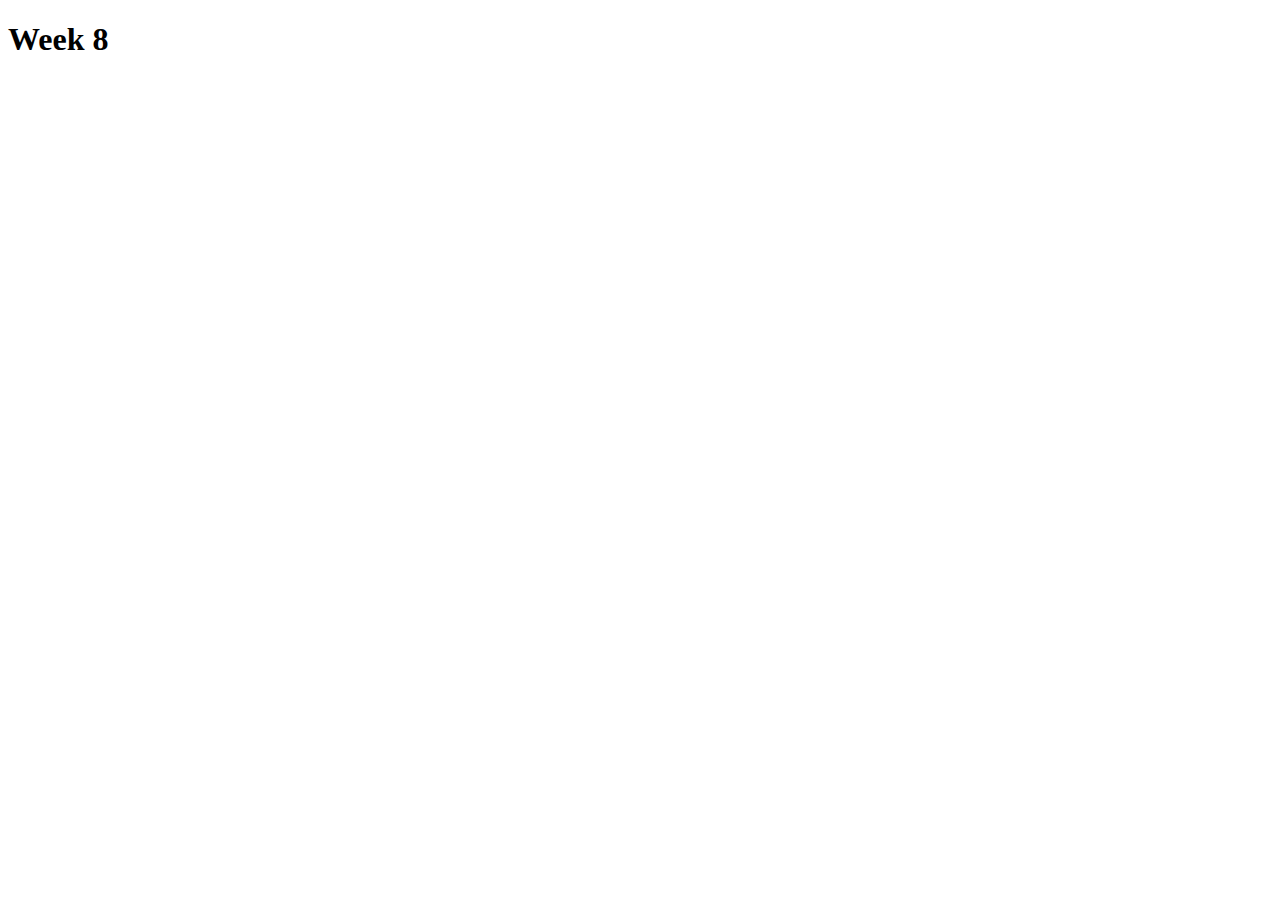
==== index.html @ 0429182a "creating W10" ====
<!doctype html>
<html class="" lang="en">

  <head>
    <meta charset="utf-8">

    <title>W10 Final</title>

    <meta name="description" content="">
    <meta name="viewport" content="width=device-width, initial-scale=1">

    <link href="https://fonts.googleapis.com/css2?family=Noto+Sans+JP:wght@100;400;500;700&display=swap" rel="stylesheet">

    <link rel="stylesheet" href="css/bootstrap.min.css">
    <link rel="stylesheet" href="css/styles.css">

    <script src="https://ajax.googleapis.com/ajax/libs/jquery/3.4.1/jquery.min.js"></script>
    <script src="js/bootstrap.min.js"></script>
    <script src="js/scripts.js"></script>
  </head>

  <body>

    <div class="container">

      <div class="row">
        <div class="col-12">
          <h1>Week 8</h1>
        </div>
      </div>

    </div>

	</body>

</html>
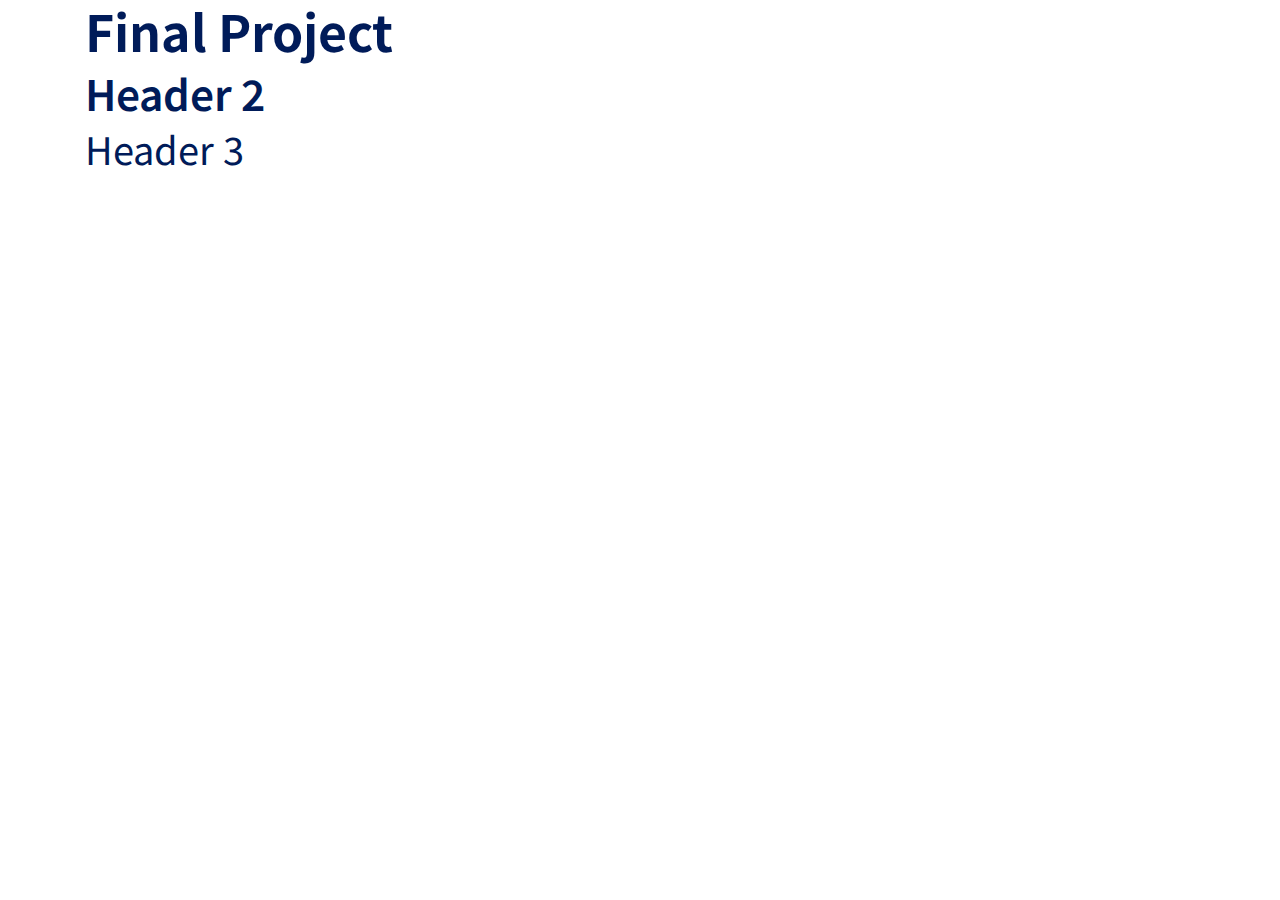
==== commit 05575102: "minor edits" ====
--- a/index.html
+++ b/index.html
@@ -25,7 +25,9 @@
 
       <div class="row">
         <div class="col-12">
-          <h1>Week 8</h1>
+          <h1>Final Project</h1>
+          <h2>Header 2</h2>
+          <h3>Header 3</h3>
         </div>
       </div>
 
--- a/css/styles.css
+++ b/css/styles.css
@@ -0,0 +1,14 @@
+body {
+  font-family: 'Noto Sans JP', sans-serif; }
+  body h1 {
+    font-size: 50px;
+    font-weight: 700;
+    color: #001b59; }
+  body h2 {
+    font-size: 42px;
+    font-weight: 600;
+    color: #001b59; }
+  body h3 {
+    font-size: 38px;
+    font-weight: 400;
+    color: #001b59; }
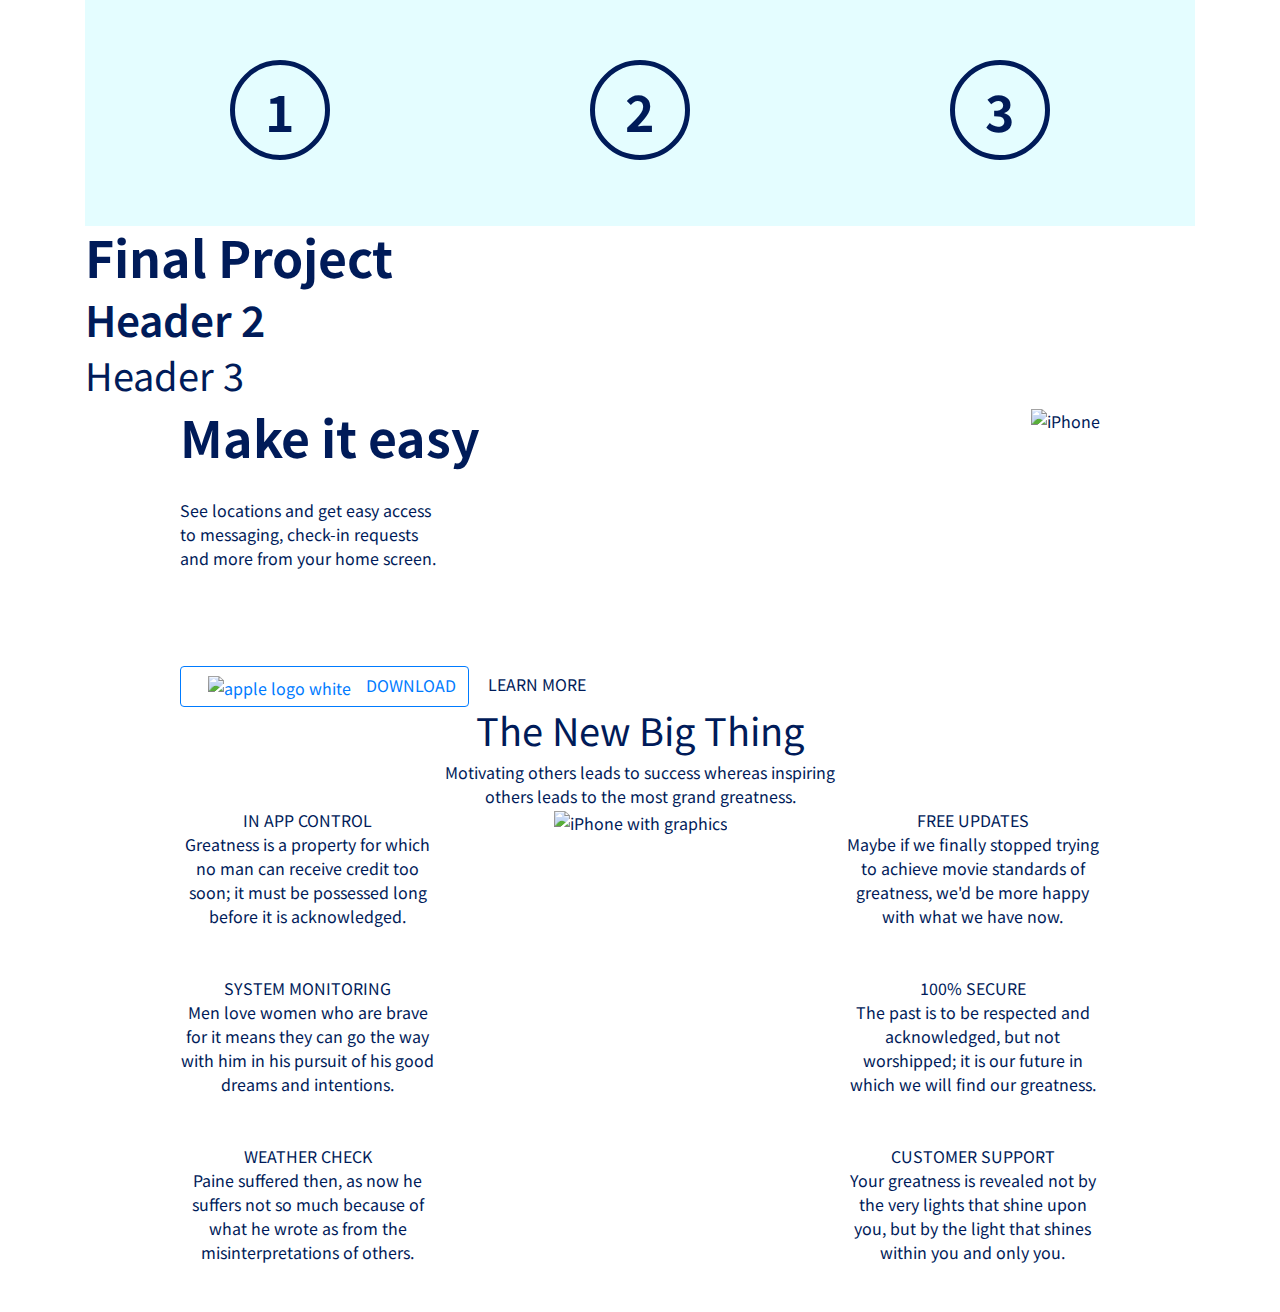
==== commit 16f95bc2: "Getting the ball rolling" ====
--- a/index.html
+++ b/index.html
@@ -23,6 +23,16 @@
 
     <div class="container">
 
+      <div id="page_wrapper" class="row nav">
+        <nav class="col-12 col-md-12 text-center">
+          <ul>
+            <li><button class="btn btn-outline-primary but" href="#">1</button></li>
+            <li><button class="btn btn-outline-primary but" href="#">2</button></li>
+            <li><button class="btn btn-outline-primary but" href="#">3</button></li>
+          </ul>
+        </nav>
+      </div>
+
       <div class="row">
         <div class="col-12">
           <h1>Final Project</h1>
@@ -31,6 +41,60 @@
         </div>
       </div>
 
+      <div class="row hero-image">
+        <div class="col-12 col-md-1"></div>
+        <div class="col-12 col-md-6 text-left"><h1>Make it easy</h1>
+        <br>
+          <div class="words1">See locations and get easy access
+          <br>to messaging, check-in requests</br>
+          and more from your home screen.</div>
+
+        <br></br>
+        <br></br>
+        <button class="btn btn-outline-primary but3"><img class="side-pad" src="images/apple.png" alt="apple logo white"><span class="wd1">DOWNLOAD</span></button>
+        <span class="col-12 col-md-5 text-right wd1">LEARN MORE</span>
+        </div>
+        <div class="col-12 col-md-4 text-right"><img src="images/iphone.png" alt="iPhone" class="iphone"></div>
+        <div class="col-12 col-md-1"></div>
+      </div>
+
+      <div class="row part3">
+        <h3 class="col-12 col-md-12 text-center">The New Big Thing</h3>
+        <span class="col-12 col-md-12 text-center words3">Motivating others leads to success whereas inspiring<br>others leads to the most grand greatness.</br>
+        </span>
+        <br></br>
+        <div class="col-12 col-md-1"></div>
+
+        <div class="col-12 col-md-3 text-center">
+          <span class="title1">IN APP CONTROL</span><br>
+          <span class="tit1">Greatness is a property for which no man can receive credit too soon; it must be possessed long before it is acknowledged.</span></br>
+          <br></br>
+          <span class="title1">SYSTEM MONITORING</span><br>
+          <span class="tit1">Men love women who are brave for it means they can go the way with him in his pursuit of his good dreams and intentions.</span></br>
+          <br></br>
+          <span class="title1">WEATHER CHECK</span><br>
+          <span class="tit1">Paine suffered then, as now he suffers not so much because of what he wrote as from the misinterpretations of others.</span></br>
+          <br></br>
+        </div>
+
+        <div class="col-12 col-md-4 text-center">
+          <img src="images/iphone2.png" alt="iPhone with graphics">
+        </div>
+
+        <div class="col-12 col-md-3 text-center">
+          <span class="title1">FREE UPDATES</span><br>
+          <span class="tit1">Maybe if we finally stopped trying to achieve movie standards of greatness, we'd be more happy with what we have now.</span></br>
+          <br></br>
+          <span class="title1">100% SECURE</span><br>
+          <span class="tit1">The past is to be respected and acknowledged, but not worshipped; it is our future in which we will find our greatness.</span></br>
+          <br></br>
+          <span class="title1">CUSTOMER SUPPORT</span><br>
+          <span class="tit1">Your greatness is revealed not by the very lights that shine upon you, but by the light that shines within you and only you.</span></br>
+          <br></br>
+        </div>
+        <div class="col-12 col-md-1"></div>
+      </div>
+
     </div>
 
 	</body>
--- a/css/styles.css
+++ b/css/styles.css
@@ -1,14 +1,53 @@
+#page_wrapper {
+  width: 100%;
+  max-width: 1200px;
+  margin: 0 auto; }
+
 body {
-  font-family: 'Noto Sans JP', sans-serif; }
+  font-family: 'Noto Sans JP', sans-serif;
+  color: #001B59; }
   body h1 {
     font-size: 50px;
-    font-weight: 700;
-    color: #001b59; }
+    font-weight: 700; }
   body h2 {
     font-size: 42px;
-    font-weight: 600;
-    color: #001b59; }
+    font-weight: 600; }
   body h3 {
     font-size: 38px;
-    font-weight: 400;
-    color: #001b59; }
+    font-weight: 400; }
+  body .but {
+    border-radius: 50px;
+    border-color: #001B59;
+    border-width: 5px;
+    font-weight: bold;
+    font-size: 50px;
+    color: #001B59;
+    background-color: #e4fdff;
+    width: 100px;
+    height: 100px; }
+  body .but:hover {
+    background-color: #001B59;
+    border-color: #e4fdff;
+    color: #e4fdff; }
+  body .but:visited {
+    background-color: #e4fdff;
+    border-color: #001B59;
+    color: #001B59; }
+  body nav ul {
+    padding: 0;
+    display: flex;
+    justify-content: space-around;
+    list-style-type: none; }
+  body .side-pad {
+    padding-left: 15px;
+    padding-right: 15px; }
+  body .row.nav {
+    padding-top: 60px;
+    padding-bottom: 50px;
+    background-color: #e4fdff; }
+  body .row.mid {
+    background-color: white; }
+  body .row.foot {
+    padding-top: 20px;
+    padding-bottom: 30px;
+    background-color: #e4fdff; }
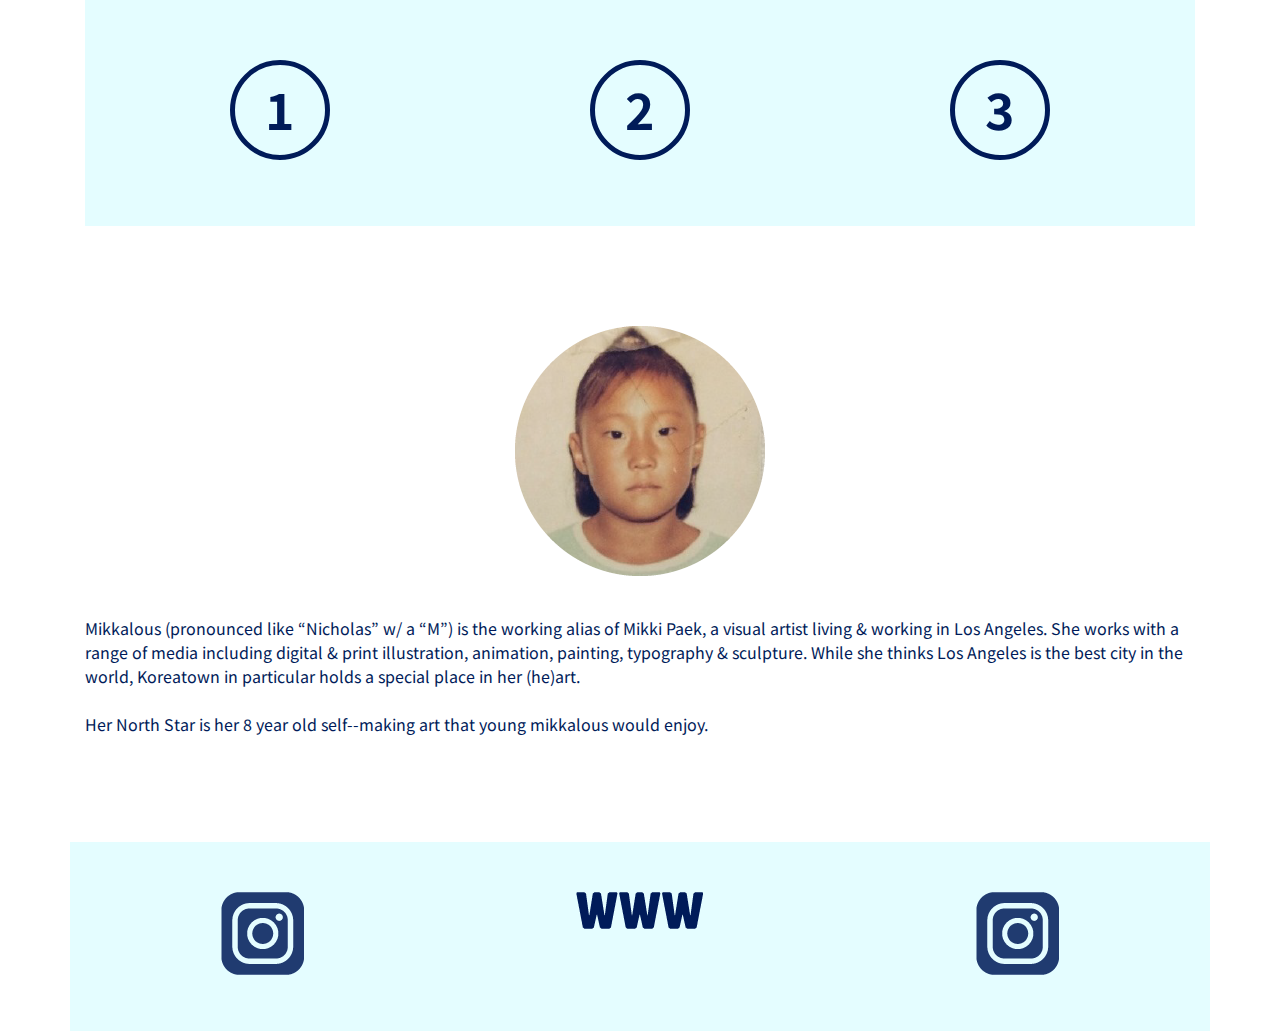
==== commit 87a10309: "changes" ====
--- a/index.html
+++ b/index.html
@@ -21,82 +21,44 @@
 
   <body>
 
-    <div class="container">
+    <div id="index1" class="container">
 
       <div id="page_wrapper" class="row nav">
         <nav class="col-12 col-md-12 text-center">
           <ul>
-            <li><button class="btn btn-outline-primary but" href="#">1</button></li>
-            <li><button class="btn btn-outline-primary but" href="#">2</button></li>
-            <li><button class="btn btn-outline-primary but" href="#">3</button></li>
+            <li><a href="index.html" target="_blank" class="btn btn-outline-primary but" role="button">1</a></li>
+            <li><a href="portfolio.html" target="_blank" class="btn btn-outline-primary but" role="button">2</a></li>
+            <li><a href="resume.html" target="_blank" class="btn btn-outline-primary but" role="button">3</a></li>
           </ul>
         </nav>
       </div>
 
-      <div class="row">
-        <div class="col-12">
-          <h1>Final Project</h1>
-          <h2>Header 2</h2>
-          <h3>Header 3</h3>
+      <div class="row mid">
+        <div class="col-12 col-md-12 text-center">
+          <img src="images/profile1.png" alt="profile of young Mikki staring at the camera">
+        </div>
+        <div class="col-12 col-md-12 tex-center">
+          <p>Mikkalous (pronounced like “Nicholas” w/ a “M”) is the working alias of Mikki Paek,
+            a visual artist living & working in Los Angeles. She works with a range of media
+            including digital & print illustration, animation, painting, typography & sculpture.
+            While she thinks Los Angeles is the best city in the world, Koreatown in particular
+            holds a special place in her (he)art.<br></br>
+
+            Her North Star is her 8 year old self--making art that young mikkalous would enjoy.
+          </p>
         </div>
       </div>
 
-      <div class="row hero-image">
-        <div class="col-12 col-md-1"></div>
-        <div class="col-12 col-md-6 text-left"><h1>Make it easy</h1>
-        <br>
-          <div class="words1">See locations and get easy access
-          <br>to messaging, check-in requests</br>
-          and more from your home screen.</div>
-
-        <br></br>
-        <br></br>
-        <button class="btn btn-outline-primary but3"><img class="side-pad" src="images/apple.png" alt="apple logo white"><span class="wd1">DOWNLOAD</span></button>
-        <span class="col-12 col-md-5 text-right wd1">LEARN MORE</span>
-        </div>
-        <div class="col-12 col-md-4 text-right"><img src="images/iphone.png" alt="iPhone" class="iphone"></div>
-        <div class="col-12 col-md-1"></div>
-      </div>
-
-      <div class="row part3">
-        <h3 class="col-12 col-md-12 text-center">The New Big Thing</h3>
-        <span class="col-12 col-md-12 text-center words3">Motivating others leads to success whereas inspiring<br>others leads to the most grand greatness.</br>
-        </span>
-        <br></br>
-        <div class="col-12 col-md-1"></div>
-
-        <div class="col-12 col-md-3 text-center">
-          <span class="title1">IN APP CONTROL</span><br>
-          <span class="tit1">Greatness is a property for which no man can receive credit too soon; it must be possessed long before it is acknowledged.</span></br>
-          <br></br>
-          <span class="title1">SYSTEM MONITORING</span><br>
-          <span class="tit1">Men love women who are brave for it means they can go the way with him in his pursuit of his good dreams and intentions.</span></br>
-          <br></br>
-          <span class="title1">WEATHER CHECK</span><br>
-          <span class="tit1">Paine suffered then, as now he suffers not so much because of what he wrote as from the misinterpretations of others.</span></br>
-          <br></br>
-        </div>
-
-        <div class="col-12 col-md-4 text-center">
-          <img src="images/iphone2.png" alt="iPhone with graphics">
-        </div>
-
-        <div class="col-12 col-md-3 text-center">
-          <span class="title1">FREE UPDATES</span><br>
-          <span class="tit1">Maybe if we finally stopped trying to achieve movie standards of greatness, we'd be more happy with what we have now.</span></br>
-          <br></br>
-          <span class="title1">100% SECURE</span><br>
-          <span class="tit1">The past is to be respected and acknowledged, but not worshipped; it is our future in which we will find our greatness.</span></br>
-          <br></br>
-          <span class="title1">CUSTOMER SUPPORT</span><br>
-          <span class="tit1">Your greatness is revealed not by the very lights that shine upon you, but by the light that shines within you and only you.</span></br>
-          <br></br>
-        </div>
-        <div class="col-12 col-md-1"></div>
+      <div class="row foot">
+        <nav class="col-12 col-md-12 text-center">
+          <ul>
+            <li><a href="https://www.instagram.com/mmmikkalous/" target="_blank"><img src="images/ig.png" alt="instagram icon"></a></li>
+            <li><a href="https://www.mmmikkalous.com/" target="_blank"><img src="images/web.png" alt="www text"></a></li>
+            <li><a href="https://www.instagram.com/koreatowntimes/" target="_blank"><img src="images/ig.png" alt="instagram icon"></a></li>
+          </ul>
+        </nav>
       </div>
 
     </div>
-
 	</body>
-
 </html>
--- a/css/styles.css
+++ b/css/styles.css
@@ -15,6 +15,9 @@
   body h3 {
     font-size: 38px;
     font-weight: 400; }
+  body p {
+    padding-top: 40px;
+    padding-bottom: 40px; }
   body .but {
     border-radius: 50px;
     border-color: #001B59;
@@ -46,8 +49,10 @@
     padding-bottom: 50px;
     background-color: #e4fdff; }
   body .row.mid {
-    background-color: white; }
+    background-color: white;
+    padding-top: 100px;
+    padding-bottom: 50px; }
   body .row.foot {
-    padding-top: 20px;
-    padding-bottom: 30px;
+    padding-top: 50px;
+    padding-bottom: 40px;
     background-color: #e4fdff; }
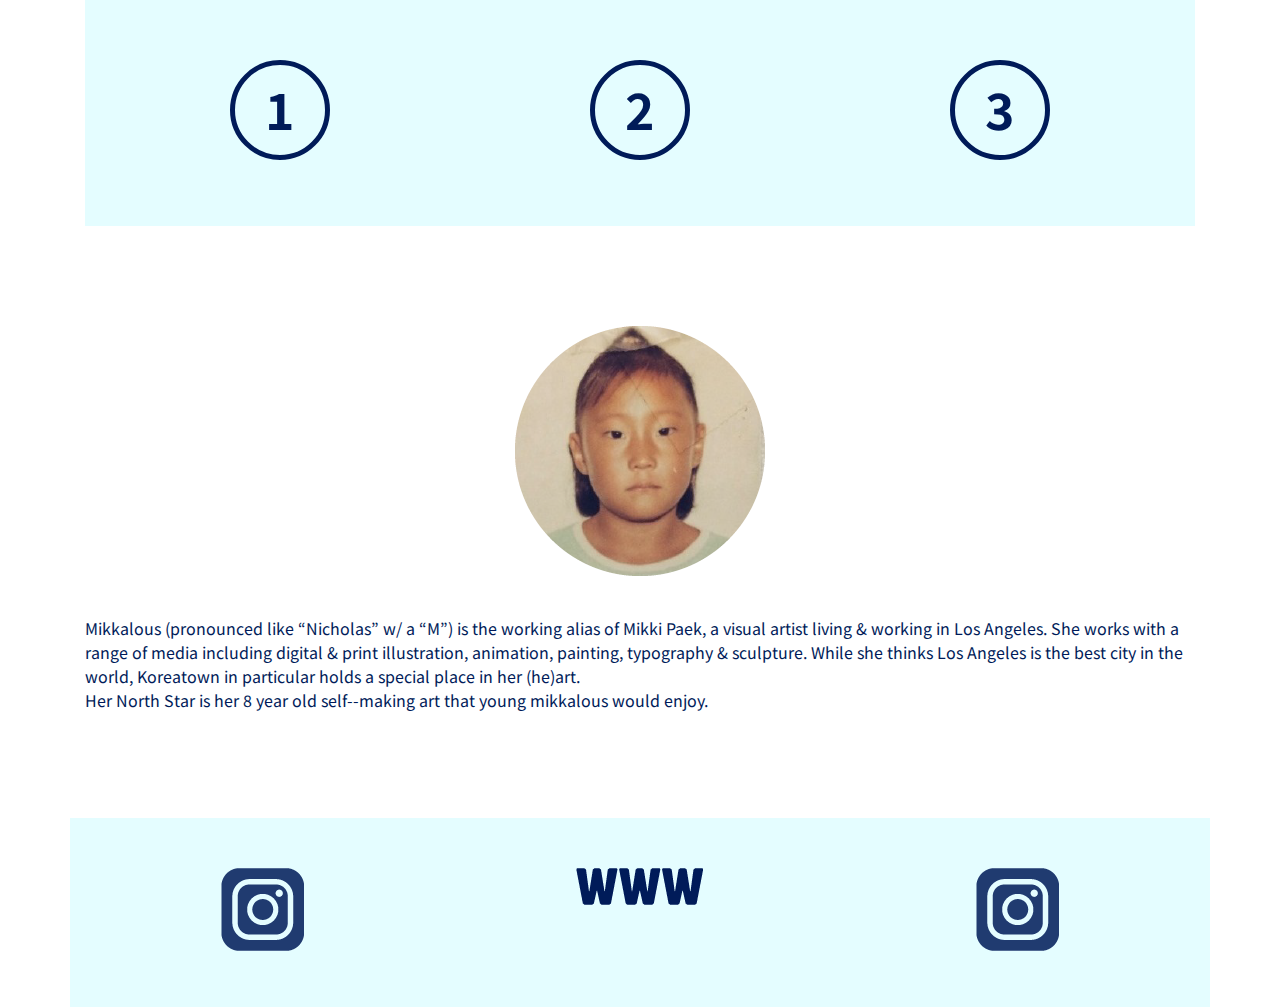
==== commit dc2a1caa: "edits" ====
--- a/index.html
+++ b/index.html
@@ -42,7 +42,7 @@
             a visual artist living & working in Los Angeles. She works with a range of media
             including digital & print illustration, animation, painting, typography & sculpture.
             While she thinks Los Angeles is the best city in the world, Koreatown in particular
-            holds a special place in her (he)art.<br></br>
+            holds a special place in her (he)art.<br>
 
             Her North Star is her 8 year old self--making art that young mikkalous would enjoy.
           </p>
